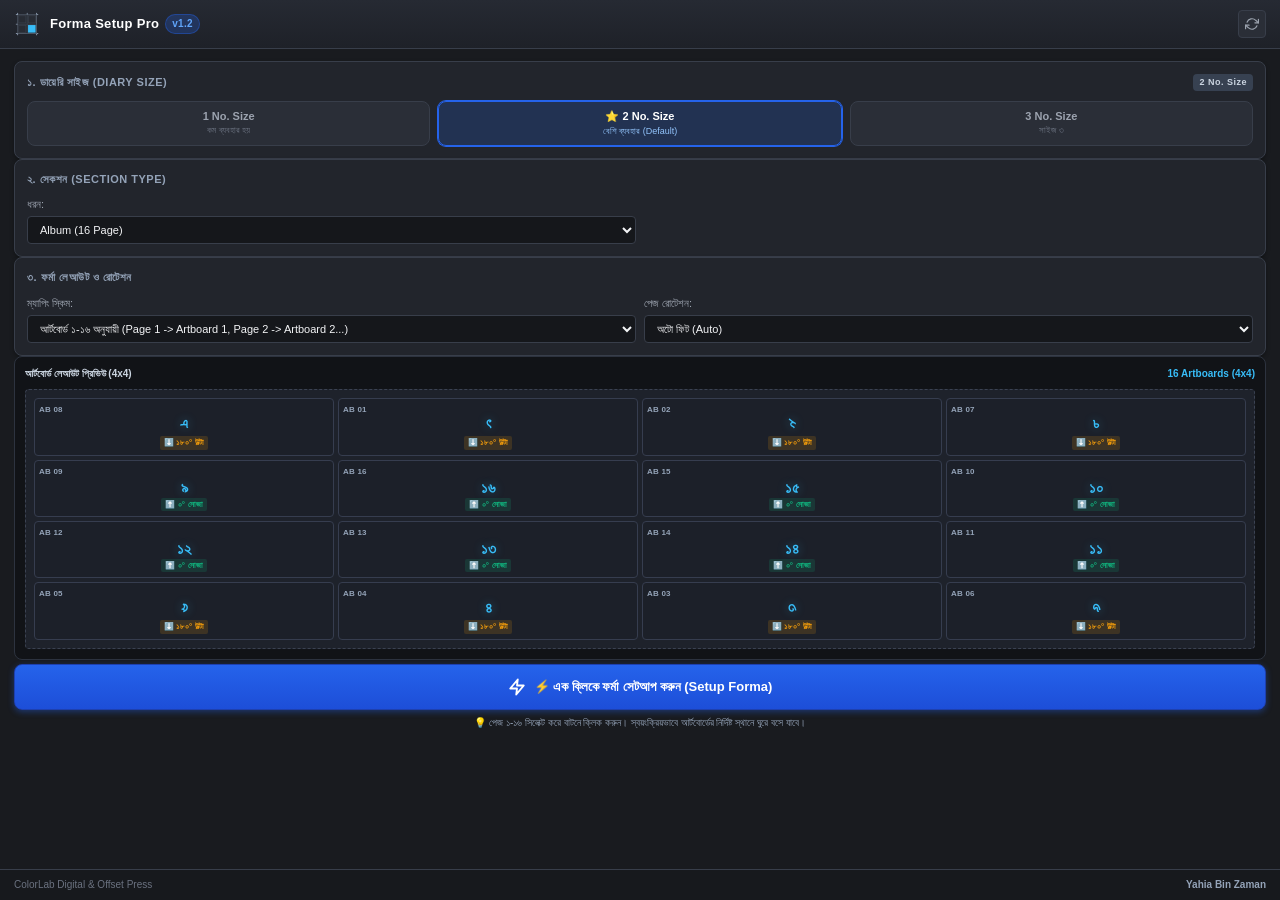
==== Forma Setup/index.html @ 5d6bac6a "feat(forma-setup): fix 16-page offset imposition rotation and slot mapping - Fixed 16-page plate imp" ====
<!DOCTYPE html>
<html lang="bn">
<head>
  <meta charset="UTF-8">
  <meta name="viewport" content="width=device-width, initial-scale=1.0">
  <title>ColorLab Forma Setup Pro</title>
  <link rel="stylesheet" href="css/style.css">
</head>
<body>
  <!-- Header -->
  <header class="app-header">
    <div class="brand-wrapper">
      <img src="icons/icon-48.png" alt="Logo" class="brand-icon">
      <div class="brand-title">
        <span>Forma Setup Pro</span>
        <span class="version-badge">v1.2</span>
      </div>
    </div>
    <div class="header-actions">
      <button id="btnRefreshDocs" class="icon-btn" title="Refresh">
        <svg width="14" height="14" viewBox="0 0 24 24" fill="none" stroke="currentColor" stroke-width="2" stroke-linecap="round" stroke-linejoin="round">
          <polyline points="23 4 23 10 17 10"></polyline>
          <polyline points="1 20 1 14 7 14"></polyline>
          <path d="M3.51 9a9 9 0 0 1 14.85-3.36L23 10M1 14l4.64 4.36A9 9 0 0 0 20.49 15"></path>
        </svg>
      </button>
    </div>
  </header>

  <!-- Main Content (Single Clean View) -->
  <main class="tab-content">

    <!-- Status Banner -->
    <div id="statusBanner" class="status-banner">
      <span id="statusIcon">ℹ️</span>
      <span id="statusText">Ready</span>
    </div>

    <!-- 1. Diary Size Selection (3 Presets) -->
    <div class="card">
      <div class="card-title">
        <span>১. ডায়েরি সাইজ (Diary Size)</span>
        <span class="badge" id="badgeDiarySize">2 No. Size</span>
      </div>
      <div class="size-btn-group">
        <button type="button" class="btn-size-preset" data-size="size1">
          <span class="size-title">1 No. Size</span>
          <span class="size-desc">কম ব্যবহার হয়</span>
        </button>
        <button type="button" class="btn-size-preset active" data-size="size2">
          <span class="size-title">⭐ 2 No. Size</span>
          <span class="size-desc">বেশি ব্যবহার (Default)</span>
        </button>
        <button type="button" class="btn-size-preset" data-size="size3">
          <span class="size-title">3 No. Size</span>
          <span class="size-desc">সাইজ ৩</span>
        </button>
      </div>
    </div>

    <!-- 2. Section Type -->
    <div class="card">
      <div class="card-title">
        <span>২. সেকশন (Section Type)</span>
      </div>
      <div class="form-row">
        <div class="form-group" style="flex: 1;">
          <label for="selSectionType">ধরন:</label>
          <select id="selSectionType">
            <option value="album_16" selected>Album (16 Page)</option>
            <option value="note_16">Note (16 Page)</option>
            <option value="inner_32">Inner (32 Page - 2 Formas)</option>
            <option value="inner_48">Inner (48 Page - 3 Formas)</option>
            <option value="album_8">Album (8 Page)</option>
          </select>
        </div>
        <div id="batchGroup" class="form-group" style="flex: 1; display: none;">
          <label for="selFormaBatch">ব্যাচ (Forma Batch):</label>
          <select id="selFormaBatch">
            <option value="1" selected>Forma 1 (Pages 1 - 16)</option>
            <option value="2">Forma 2 (Pages 17 - 32)</option>
            <option value="3">Forma 3 (Pages 33 - 48)</option>
          </select>
        </div>
      </div>
    </div>

    <!-- 3. Forma Layout & Orientation -->
    <div class="card">
      <div class="card-title">
        <span>৩. ফর্মা লেআউট ও রোটেশন</span>
      </div>
      <div class="form-row">
        <div class="form-group" style="flex: 1.8;">
          <label for="selMappingScheme">ম্যাপিং স্কিম:</label>
          <select id="selMappingScheme">
            <option value="scheme_artboard_match" selected>আর্টবোর্ড ১-১৬ অনুযায়ী (Page 1 -> Artboard 1, Page 2 -> Artboard 2...)</option>
            <option value="scheme_forma01">ফর্মা ০১ (Standard) — ০১ নং ঘর = পেজ ৮ | ০৫ নং ঘর = পেজ ১</option>
            <option value="scheme_work_turn">ওয়ার্ক অ্যান্ড টার্ন (Album Fast) — ০১ নং ঘর = পেজ ৫</option>
          </select>
        </div>
        <div class="form-group" style="flex: 1.2;">
          <label for="selOrientationMode">পেজ রোটেশন:</label>
          <select id="selOrientationMode">
            <option value="auto" selected>অটো ফিট (Auto)</option>
            <option value="rotate_90">৯০° ঘুরানো (Landscape)</option>
            <option value="upright_0">সোজা (Portrait)</option>
          </select>
        </div>
      </div>
    </div>

    <!-- 4. Interactive Diagram Preview -->
    <div class="diagram-container">
      <div class="diagram-header">
        <span style="font-weight: 600; color: #cbd5e1;">আর্টবোর্ড লেআউট প্রিভিউ (4x4)</span>
        <span id="diagramInfo" style="color: #38bdf8; font-weight: 600;">16 Artboards</span>
      </div>
      <div id="impositionGridPreview" class="imposition-grid-preview" style="grid-template-columns: repeat(4, 1fr);">
        <!-- Populated by JS -->
      </div>
    </div>

    <!-- Submit Button -->
    <button id="btnRunImposition" class="btn-primary" style="padding: 13px 14px; font-size: 13px; margin-top: 4px;">
      <svg width="18" height="18" viewBox="0 0 24 24" fill="none" stroke="currentColor" stroke-width="2.5" stroke-linecap="round" stroke-linejoin="round">
        <polygon points="13 2 3 14 12 14 11 22 21 10 12 10 13 2"></polygon>
      </svg>
      <span>⚡ এক ক্লিকে ফর্মা সেটআপ করুন (Setup Forma)</span>
    </button>

    <div style="font-size: 10px; color: #94a3b8; text-align: center; margin-top: 6px;">
      💡 পেজ ১-১৬ সিলেক্ট করে বাটনে ক্লিক করুন। স্বয়ংক্রিয়ভাবে আর্টবোর্ডের নির্দিষ্ট স্থানে ঘুরে বসে যাবে।
    </div>

  </main>

  <!-- Footer -->
  <footer class="app-footer">
    <span>ColorLab Digital & Offset Press</span>
    <span class="author-tag">Yahia Bin Zaman</span>
  </footer>

  <script src="js/CSInterface.js"></script>
  <script src="js/main.js"></script>
</body>
</html>
---- Forma Setup/css/style.css ----
/* ColorLab Forma Setup Pro - Modern Dark UI */
:root {
  --bg-primary: #191b1f;
  --bg-secondary: #22252c;
  --bg-tertiary: #2a2e37;
  --bg-input: #15171b;
  --border-color: #383e4a;
  --border-focus: #3b82f6;
  --accent-blue: #2563eb;
  --accent-hover: #1d4ed8;
  --accent-cyan: #06b6d4;
  --accent-green: #10b981;
  --accent-orange: #f59e0b;
  --accent-red: #ef4444;
  --text-main: #f3f4f6;
  --text-muted: #9ca3af;
  --text-dim: #6b7280;
  --radius-sm: 4px;
  --radius-md: 8px;
  --radius-lg: 12px;
  --shadow-sm: 0 2px 4px rgba(0, 0, 0, 0.3);
  --shadow-md: 0 4px 12px rgba(0, 0, 0, 0.4);
}

* {
  box-sizing: border-box;
  margin: 0;
  padding: 0;
  user-select: none;
  font-family: -apple-system, BlinkMacSystemFont, "Segoe UI", Roboto, Helvetica, Arial, sans-serif;
  -webkit-font-smoothing: antialiased;
}

body {
  background-color: var(--bg-primary);
  color: var(--text-main);
  font-size: 12px;
  line-height: 1.4;
  overflow-x: hidden;
  display: flex;
  flex-direction: column;
  height: 100vh;
}

/* App Header */
.app-header {
  background: linear-gradient(180deg, #262a33 0%, #1e2128 100%);
  padding: 10px 14px;
  border-bottom: 1px solid var(--border-color);
  display: flex;
  align-items: center;
  justify-content: space-between;
}

.brand-wrapper {
  display: flex;
  align-items: center;
  gap: 10px;
}

.brand-icon {
  width: 26px;
  height: 26px;
  border-radius: var(--radius-sm);
}

.brand-title {
  font-size: 13px;
  font-weight: 700;
  letter-spacing: 0.3px;
  color: #fff;
  display: flex;
  align-items: center;
  gap: 6px;
}

.version-badge {
  font-size: 10px;
  background: rgba(37, 99, 235, 0.25);
  color: #60a5fa;
  padding: 2px 6px;
  border-radius: 10px;
  font-weight: 600;
  border: 1px solid rgba(37, 99, 235, 0.4);
}

.header-actions {
  display: flex;
  gap: 6px;
}

.icon-btn {
  background: var(--bg-tertiary);
  border: 1px solid var(--border-color);
  color: var(--text-muted);
  width: 28px;
  height: 28px;
  border-radius: var(--radius-sm);
  display: flex;
  align-items: center;
  justify-content: center;
  cursor: pointer;
  transition: all 0.15s ease;
}

.icon-btn:hover {
  background: var(--border-color);
  color: #fff;
  border-color: #4b5563;
}

/* Navigation Tabs */
.nav-tabs {
  display: flex;
  background-color: #17191d;
  border-bottom: 1px solid var(--border-color);
  overflow-x: auto;
  scrollbar-width: none;
}

.nav-tabs::-webkit-scrollbar {
  display: none;
}

.tab-btn {
  flex: 1;
  min-width: 90px;
  padding: 8px 6px;
  background: transparent;
  border: none;
  border-bottom: 2px solid transparent;
  color: var(--text-muted);
  font-size: 11px;
  font-weight: 600;
  text-align: center;
  cursor: pointer;
  transition: all 0.15s ease;
  white-space: nowrap;
}

.tab-btn:hover {
  color: var(--text-main);
  background: rgba(255, 255, 255, 0.03);
}

.tab-btn.active {
  color: #60a5fa;
  border-bottom-color: var(--accent-blue);
  background: rgba(37, 99, 235, 0.08);
}

/* Tab Panels Content */
.tab-content {
  flex: 1;
  overflow-y: auto;
  padding: 12px 14px;
}

.tab-pane {
  display: none;
  flex-direction: column;
  gap: 12px;
}

.tab-pane.active {
  display: flex;
}

/* Size Preset Buttons */
.size-btn-group {
  display: flex;
  gap: 8px;
  width: 100%;
}

.btn-size-preset {
  flex: 1;
  background: var(--bg-tertiary);
  border: 1px solid var(--border-color);
  border-radius: var(--radius-md);
  padding: 8px 6px;
  display: flex;
  flex-direction: column;
  align-items: center;
  justify-content: center;
  gap: 3px;
  cursor: pointer;
  transition: all 0.15s ease;
  color: var(--text-muted);
}

.btn-size-preset:hover {
  background: #333842;
  border-color: #4b5563;
  color: #fff;
}

.btn-size-preset.active {
  background: rgba(37, 99, 235, 0.2);
  border-color: var(--accent-blue);
  color: #60a5fa;
  box-shadow: 0 0 0 1px var(--accent-blue);
}

.btn-size-preset .size-title {
  font-size: 11px;
  font-weight: 700;
}

.btn-size-preset.active .size-title {
  color: #fff;
}

.btn-size-preset .size-desc {
  font-size: 9px;
  color: var(--text-dim);
}

.btn-size-preset.active .size-desc {
  color: #93c5fd;
}

/* Card / Section Box */
.card {
  background: var(--bg-secondary);
  border: 1px solid var(--border-color);
  border-radius: var(--radius-md);
  padding: 12px;
  display: flex;
  flex-direction: column;
  gap: 10px;
  box-shadow: var(--shadow-sm);
}

.card-title {
  font-size: 11px;
  font-weight: 700;
  text-transform: uppercase;
  letter-spacing: 0.5px;
  color: #94a3b8;
  display: flex;
  align-items: center;
  justify-content: space-between;
}

.card-title span.badge {
  font-size: 9px;
  background: #374151;
  color: #cbd5e1;
  padding: 2px 6px;
  border-radius: 4px;
  text-transform: none;
}

/* Form Controls */
.form-group {
  display: flex;
  flex-direction: column;
  gap: 4px;
}

.form-row {
  display: grid;
  grid-template-columns: 1fr 1fr;
  gap: 8px;
}

.form-row-3 {
  display: grid;
  grid-template-columns: 1fr 1fr 1fr;
  gap: 6px;
}

label {
  font-size: 11px;
  font-weight: 500;
  color: var(--text-muted);
}

select, input[type="text"], input[type="number"] {
  background: var(--bg-input);
  border: 1px solid var(--border-color);
  color: var(--text-main);
  padding: 6px 8px;
  border-radius: var(--radius-sm);
  font-size: 11px;
  outline: none;
  transition: border-color 0.15s ease;
  width: 100%;
}

select:focus, input[type="text"]:focus, input[type="number"]:focus {
  border-color: var(--border-focus);
}

/* Radio button & Checkbox groups */
.radio-tile-group {
  display: flex;
  flex-direction: column;
  gap: 6px;
}

.radio-tile {
  display: flex;
  align-items: flex-start;
  gap: 8px;
  background: var(--bg-tertiary);
  border: 1px solid var(--border-color);
  padding: 8px 10px;
  border-radius: var(--radius-sm);
  cursor: pointer;
  transition: all 0.15s ease;
}

.radio-tile:hover {
  background: #333842;
  border-color: #4b5563;
}

.radio-tile input[type="radio"] {
  margin-top: 2px;
  accent-color: var(--accent-blue);
}

.radio-tile-text {
  display: flex;
  flex-direction: column;
  gap: 2px;
}

.radio-tile-title {
  font-size: 11px;
  font-weight: 600;
  color: #f3f4f6;
}

.radio-tile-desc {
  font-size: 10px;
  color: var(--text-dim);
}

.checkbox-tile {
  display: flex;
  align-items: center;
  gap: 8px;
  cursor: pointer;
  font-size: 11px;
  color: var(--text-main);
}

.checkbox-tile input[type="checkbox"] {
  accent-color: var(--accent-blue);
  width: 14px;
  height: 14px;
}

/* Live Imposition Diagram Preview */
.diagram-container {
  background: #111317;
  border: 1px solid #2d333f;
  border-radius: var(--radius-md);
  padding: 10px;
  display: flex;
  flex-direction: column;
  gap: 8px;
}

.diagram-header {
  display: flex;
  align-items: center;
  justify-content: space-between;
  font-size: 10px;
  color: var(--text-muted);
}

.imposition-grid-preview {
  display: grid;
  gap: 4px;
  background: #1e222b;
  padding: 8px;
  border-radius: var(--radius-sm);
  border: 1px dashed #3b4252;
  min-height: 120px;
}

.grid-cell {
  background: #1c2029;
  border: 1px solid #363d4f;
  border-radius: 4px;
  display: flex;
  flex-direction: column;
  align-items: center;
  justify-content: space-between;
  padding: 5px 4px;
  position: relative;
  min-height: 52px;
  transition: all 0.15s ease;
}

.grid-cell:hover {
  background: #252b38;
  border-color: #38bdf8;
}

.grid-cell .cell-ab-target {
  font-size: 8px;
  font-weight: 600;
  color: #94a3b8;
  align-self: flex-start;
  letter-spacing: 0.2px;
}

.grid-cell .cell-page-num {
  font-size: 15px;
  font-weight: 800;
  color: #38bdf8;
  text-shadow: 0 0 10px rgba(56, 189, 248, 0.4);
  line-height: 1;
  margin: 3px 0;
}

.grid-cell .cell-rot-arrow {
  font-size: 8px;
  font-weight: 700;
  border-radius: 2px;
  padding: 1px 4px;
  letter-spacing: 0.2px;
}

.cell-rot-up {
  color: #10b981;
  background: rgba(16, 185, 129, 0.15);
}

.cell-rot-down {
  color: #f59e0b;
  background: rgba(245, 158, 11, 0.15);
}

/* Buttons */
.btn-primary {
  background: linear-gradient(180deg, #2563eb 0%, #1d4ed8 100%);
  color: #fff;
  border: 1px solid #1e40af;
  padding: 10px 14px;
  border-radius: var(--radius-md);
  font-size: 12px;
  font-weight: 700;
  cursor: pointer;
  display: flex;
  align-items: center;
  justify-content: center;
  gap: 8px;
  box-shadow: 0 2px 6px rgba(37, 99, 235, 0.4);
  transition: all 0.15s ease;
  width: 100%;
}

.btn-primary:hover {
  background: linear-gradient(180deg, #3b82f6 0%, #2563eb 100%);
  box-shadow: 0 4px 10px rgba(37, 99, 235, 0.6);
}

.btn-primary:active {
  transform: translateY(1px);
}

.btn-secondary {
  background: var(--bg-tertiary);
  color: var(--text-main);
  border: 1px solid var(--border-color);
  padding: 8px 12px;
  border-radius: var(--radius-sm);
  font-size: 11px;
  font-weight: 600;
  cursor: pointer;
  display: flex;
  align-items: center;
  justify-content: center;
  gap: 6px;
  transition: all 0.15s ease;
}

.btn-secondary:hover {
  background: #374151;
  border-color: #4b5563;
}

/* Status Alert Banner */
.status-banner {
  padding: 8px 12px;
  border-radius: var(--radius-sm);
  font-size: 11px;
  display: none;
  align-items: center;
  gap: 8px;
  animation: fadeIn 0.2s ease-in;
}

.status-banner.show {
  display: flex;
}

.status-success {
  background: rgba(16, 185, 129, 0.15);
  border: 1px solid rgba(16, 185, 129, 0.4);
  color: #34d399;
}

.status-error {
  background: rgba(239, 68, 68, 0.15);
  border: 1px solid rgba(239, 68, 68, 0.4);
  color: #f87171;
}

.status-info {
  background: rgba(59, 130, 246, 0.15);
  border: 1px solid rgba(59, 130, 246, 0.4);
  color: #60a5fa;
}

/* App Footer */
.app-footer {
  background: #17191d;
  border-top: 1px solid var(--border-color);
  padding: 8px 14px;
  display: flex;
  align-items: center;
  justify-content: space-between;
  font-size: 10px;
  color: var(--text-dim);
}

.author-tag {
  color: #94a3b8;
  font-weight: 600;
}

/* Animations */
@keyframes fadeIn {
  from { opacity: 0; transform: translateY(-4px); }
  to { opacity: 1; transform: translateY(0); }
}

/* Custom Table for Builder */
.builder-table-wrap {
  max-height: 220px;
  overflow-y: auto;
  border: 1px solid var(--border-color);
  border-radius: var(--radius-sm);
}

.builder-table {
  width: 100%;
  border-collapse: collapse;
  font-size: 11px;
}

.builder-table th {
  background: #1e222b;
  padding: 6px;
  text-align: left;
  border-bottom: 1px solid var(--border-color);
  color: var(--text-muted);
  position: sticky;
  top: 0;
  z-index: 1;
}

.builder-table td {
  padding: 4px 6px;
  border-bottom: 1px solid #282d38;
}

.builder-table tr:hover {
  background: #252a35;
}

.builder-table input, .builder-table select {
  padding: 3px 6px;
  font-size: 10px;
}
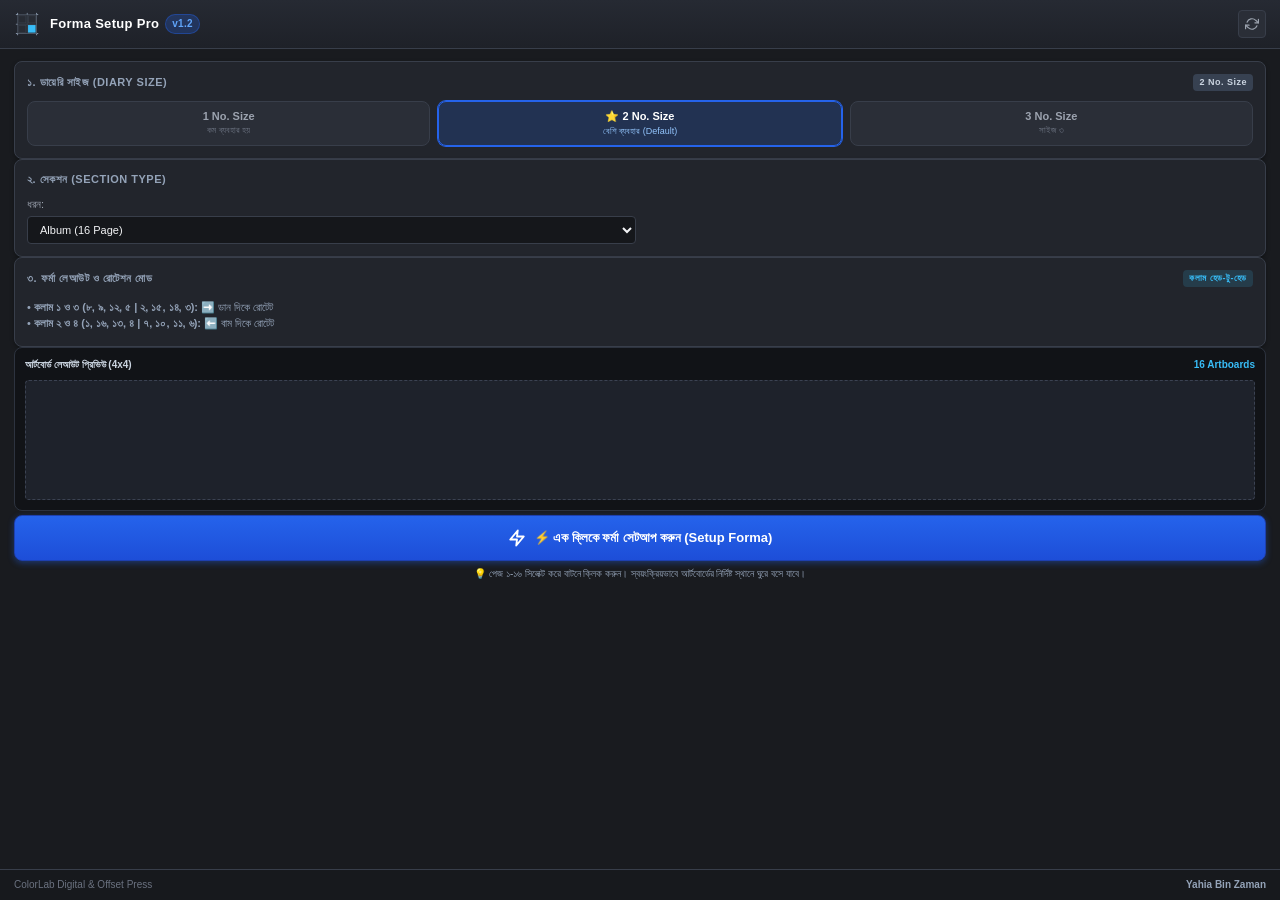
==== commit d01b0b6f: "feat(ui): update extension panel preview with column head-to-head rotation" ====
--- a/Forma Setup/index.html
+++ b/Forma Setup/index.html
@@ -85,28 +85,15 @@
       </div>
     </div>
 
-    <!-- 3. Forma Layout & Orientation -->
+    <!-- 3. Forma Layout & Orientation Info -->
     <div class="card">
       <div class="card-title">
-        <span>৩. ফর্মা লেআউট ও রোটেশন</span>
+        <span>৩. ফর্মা লেআউট ও রোটেশন মোড</span>
+        <span class="badge" style="background: rgba(56, 189, 248, 0.15); color: #38bdf8;">কলাম হেড-টু-হেড</span>
       </div>
-      <div class="form-row">
-        <div class="form-group" style="flex: 1.8;">
-          <label for="selMappingScheme">ম্যাপিং স্কিম:</label>
-          <select id="selMappingScheme">
-            <option value="scheme_artboard_match" selected>আর্টবোর্ড ১-১৬ অনুযায়ী (Page 1 -> Artboard 1, Page 2 -> Artboard 2...)</option>
-            <option value="scheme_forma01">ফর্মা ০১ (Standard) — ০১ নং ঘর = পেজ ৮ | ০৫ নং ঘর = পেজ ১</option>
-            <option value="scheme_work_turn">ওয়ার্ক অ্যান্ড টার্ন (Album Fast) — ০১ নং ঘর = পেজ ৫</option>
-          </select>
-        </div>
-        <div class="form-group" style="flex: 1.2;">
-          <label for="selOrientationMode">পেজ রোটেশন:</label>
-          <select id="selOrientationMode">
-            <option value="auto" selected>অটো ফিট (Auto)</option>
-            <option value="rotate_90">৯০° ঘুরানো (Landscape)</option>
-            <option value="upright_0">সোজা (Portrait)</option>
-          </select>
-        </div>
+      <div style="font-size: 11px; color: #94a3b8; line-height: 1.5; padding: 2px 0;">
+        <div>• <b>কলাম ১ ও ৩ (৮, ৯, ১২, ৫ | ২, ১৫, ১৪, ৩):</b> ➡️ ডান দিকে রোটেট</div>
+        <div>• <b>কলাম ২ ও ৪ (১, ১৬, ১৩, ৪ | ৭, ১০, ১১, ৬):</b> ⬅️ বাম দিকে রোটেট</div>
       </div>
     </div>
 
--- a/Forma Setup/css/style.css
+++ b/Forma Setup/css/style.css
@@ -427,12 +427,12 @@
   letter-spacing: 0.2px;
 }
 
-.cell-rot-up {
-  color: #10b981;
-  background: rgba(16, 185, 129, 0.15);
-}
-
-.cell-rot-down {
+.cell-rot-up, .cell-rot-right {
+  color: #38bdf8;
+  background: rgba(56, 189, 248, 0.15);
+}
+
+.cell-rot-down, .cell-rot-left {
   color: #f59e0b;
   background: rgba(245, 158, 11, 0.15);
 }
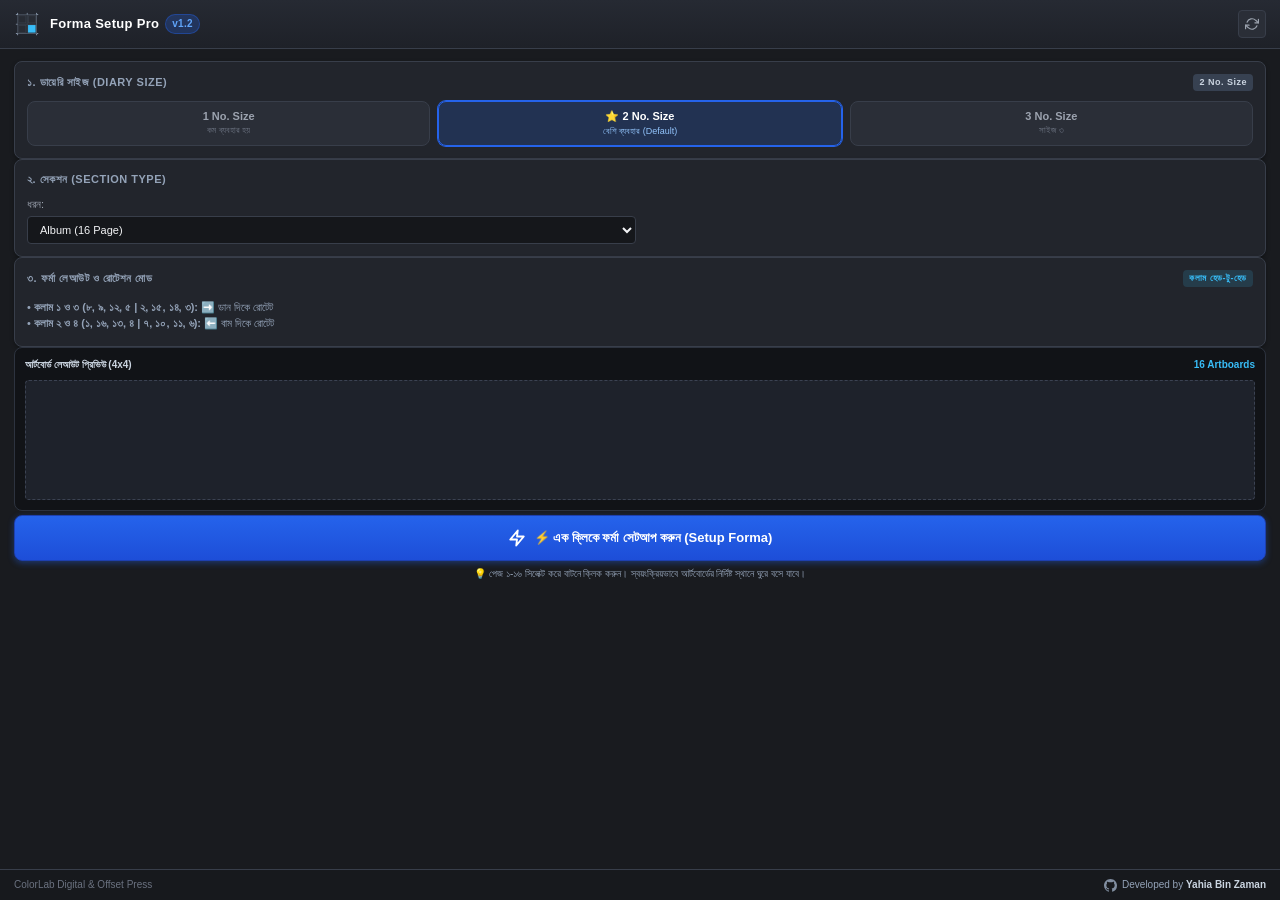
==== commit 778656f4: "feat(footer): add github icon and profile link for Developed by Yahia Bin Zaman" ====
--- a/Forma Setup/index.html
+++ b/Forma Setup/index.html
@@ -125,7 +125,12 @@
   <!-- Footer -->
   <footer class="app-footer">
     <span>ColorLab Digital & Offset Press</span>
-    <span class="author-tag">Yahia Bin Zaman</span>
+    <a href="https://github.com/yahiabinzaman" id="authorGithubLink" class="author-link" title="Open GitHub Profile">
+      <svg class="github-icon" width="13" height="13" viewBox="0 0 24 24" fill="currentColor">
+        <path d="M12 0C5.37 0 0 5.37 0 12c0 5.31 3.435 9.795 8.205 11.385.6.105.825-.255.825-.57 0-.285-.015-1.23-.015-2.235-3.015.555-3.795-.735-4.035-1.41-.135-.345-.72-1.41-1.23-1.695-.42-.225-1.02-.78-.015-.795.945-.015 1.62.87 1.845 1.23 1.08 1.815 2.805 1.305 3.495.99.105-.78.42-1.305.765-1.605-2.67-.3-5.46-1.335-5.46-5.925 0-1.305.465-2.385 1.23-3.225-.12-.3-.54-1.53.12-3.18 0 0 1.005-.315 3.3 1.23.96-.27 1.98-.405 3-.405s2.04.135 3 .405c2.295-1.56 3.3-1.23 3.3-1.23.66 1.65.24 2.88.12 3.18.765.84 1.23 1.905 1.23 3.225 0 4.605-2.805 5.625-5.475 5.925.435.375.81 1.095.81 2.22 0 1.605-.015 2.895-.015 3.3 0 .315.225.69.825.57A12.02 12.02 0 0024 12c0-6.63-5.37-12-12-12z"/>
+      </svg>
+      <span>Developed by <b>Yahia Bin Zaman</b></span>
+    </a>
   </footer>
 
   <script src="js/CSInterface.js"></script>
--- a/Forma Setup/css/style.css
+++ b/Forma Setup/css/style.css
@@ -531,9 +531,34 @@
   color: var(--text-dim);
 }
 
-.author-tag {
+.author-link {
+  display: inline-flex;
+  align-items: center;
+  gap: 5px;
   color: #94a3b8;
+  text-decoration: none;
+  font-weight: 500;
+  transition: all 0.2s ease;
+  cursor: pointer;
+}
+
+.author-link:hover {
+  color: #38bdf8;
+}
+
+.author-link .github-icon {
+  fill: currentColor;
+  opacity: 0.85;
+  vertical-align: middle;
+}
+
+.author-link b {
+  color: #cbd5e1;
   font-weight: 600;
+}
+
+.author-link:hover b {
+  color: #38bdf8;
 }
 
 /* Animations */
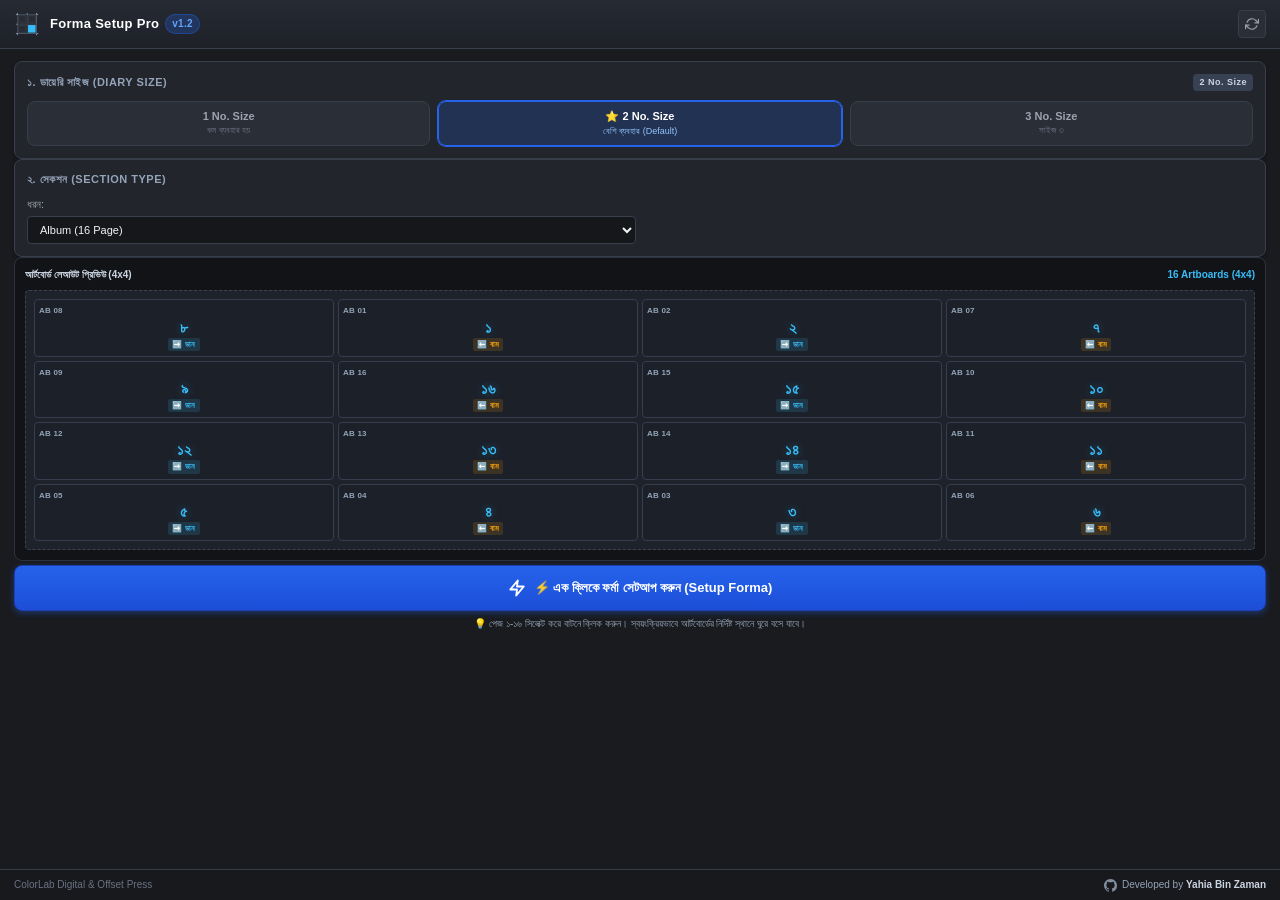
==== commit 136059dd: "Fix 4x4 imposition preview rendering, remove Section 3, and add external GitHub footer link" ====
--- a/Forma Setup/index.html
+++ b/Forma Setup/index.html
@@ -85,19 +85,7 @@
       </div>
     </div>
 
-    <!-- 3. Forma Layout & Orientation Info -->
-    <div class="card">
-      <div class="card-title">
-        <span>৩. ফর্মা লেআউট ও রোটেশন মোড</span>
-        <span class="badge" style="background: rgba(56, 189, 248, 0.15); color: #38bdf8;">কলাম হেড-টু-হেড</span>
-      </div>
-      <div style="font-size: 11px; color: #94a3b8; line-height: 1.5; padding: 2px 0;">
-        <div>• <b>কলাম ১ ও ৩ (৮, ৯, ১২, ৫ | ২, ১৫, ১৪, ৩):</b> ➡️ ডান দিকে রোটেট</div>
-        <div>• <b>কলাম ২ ও ৪ (১, ১৬, ১৩, ৪ | ৭, ১০, ১১, ৬):</b> ⬅️ বাম দিকে রোটেট</div>
-      </div>
-    </div>
-
-    <!-- 4. Interactive Diagram Preview -->
+    <!-- 3. Interactive Diagram Preview -->
     <div class="diagram-container">
       <div class="diagram-header">
         <span style="font-weight: 600; color: #cbd5e1;">আর্টবোর্ড লেআউট প্রিভিউ (4x4)</span>
@@ -125,7 +113,7 @@
   <!-- Footer -->
   <footer class="app-footer">
     <span>ColorLab Digital & Offset Press</span>
-    <a href="https://github.com/yahiabinzaman" id="authorGithubLink" class="author-link" title="Open GitHub Profile">
+    <a href="javascript:void(0)" id="authorGithubLink" data-url="https://github.com/yahiabinzaman" class="author-link" title="Open GitHub Profile">
       <svg class="github-icon" width="13" height="13" viewBox="0 0 24 24" fill="currentColor">
         <path d="M12 0C5.37 0 0 5.37 0 12c0 5.31 3.435 9.795 8.205 11.385.6.105.825-.255.825-.57 0-.285-.015-1.23-.015-2.235-3.015.555-3.795-.735-4.035-1.41-.135-.345-.72-1.41-1.23-1.695-.42-.225-1.02-.78-.015-.795.945-.015 1.62.87 1.845 1.23 1.08 1.815 2.805 1.305 3.495.99.105-.78.42-1.305.765-1.605-2.67-.3-5.46-1.335-5.46-5.925 0-1.305.465-2.385 1.23-3.225-.12-.3-.54-1.53.12-3.18 0 0 1.005-.315 3.3 1.23.96-.27 1.98-.405 3-.405s2.04.135 3 .405c2.295-1.56 3.3-1.23 3.3-1.23.66 1.65.24 2.88.12 3.18.765.84 1.23 1.905 1.23 3.225 0 4.605-2.805 5.625-5.475 5.925.435.375.81 1.095.81 2.22 0 1.605-.015 2.895-.015 3.3 0 .315.225.69.825.57A12.02 12.02 0 0024 12c0-6.63-5.37-12-12-12z"/>
       </svg>
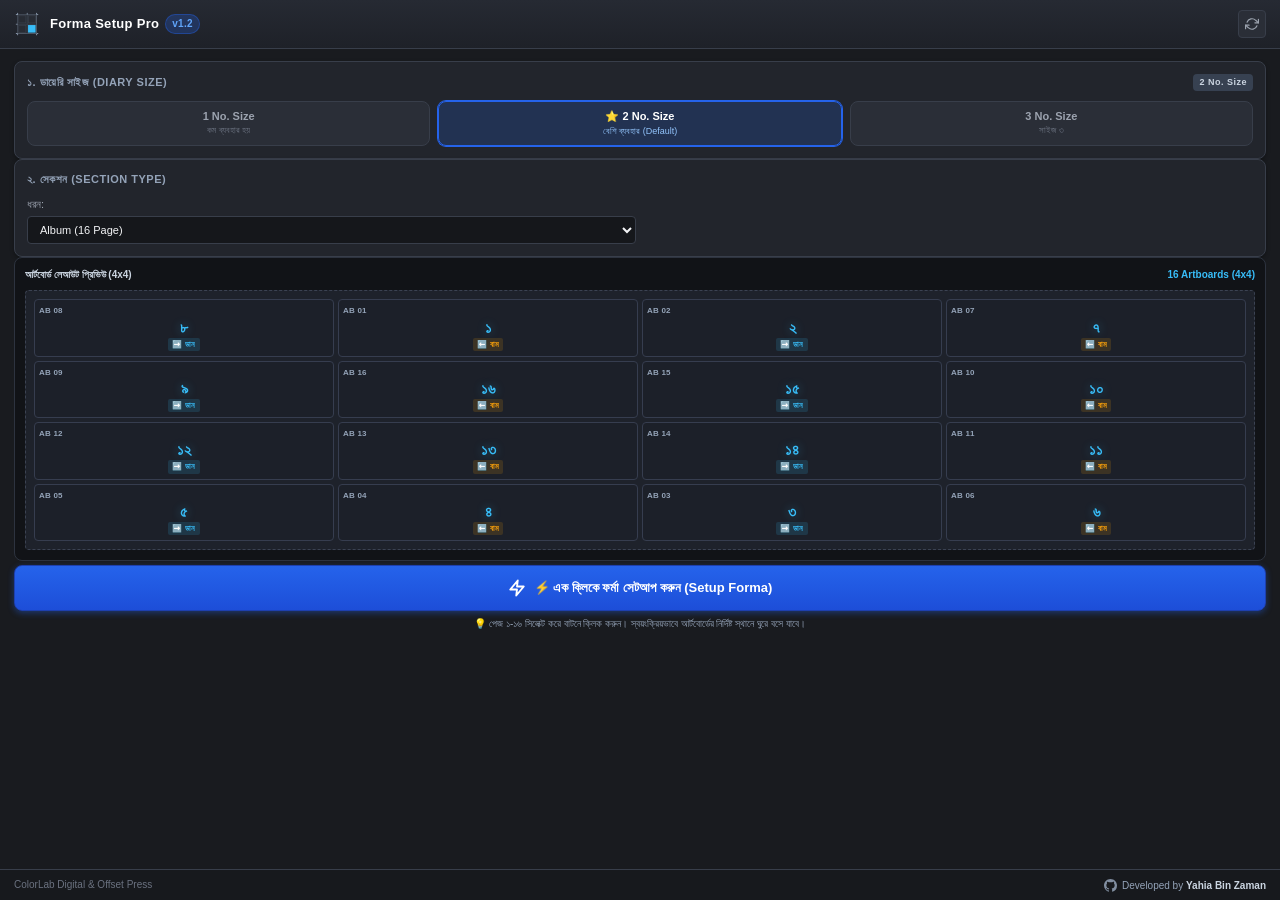
==== commit 89f77bc1: "Fix GitHub link to open exclusively in external system browser without navigating panel" ====
--- a/Forma Setup/index.html
+++ b/Forma Setup/index.html
@@ -113,12 +113,12 @@
   <!-- Footer -->
   <footer class="app-footer">
     <span>ColorLab Digital & Offset Press</span>
-    <a href="javascript:void(0)" id="authorGithubLink" data-url="https://github.com/yahiabinzaman" class="author-link" title="Open GitHub Profile">
+    <button type="button" id="authorGithubLink" data-url="https://github.com/yahiabinzaman" class="author-link" title="Open GitHub Profile">
       <svg class="github-icon" width="13" height="13" viewBox="0 0 24 24" fill="currentColor">
         <path d="M12 0C5.37 0 0 5.37 0 12c0 5.31 3.435 9.795 8.205 11.385.6.105.825-.255.825-.57 0-.285-.015-1.23-.015-2.235-3.015.555-3.795-.735-4.035-1.41-.135-.345-.72-1.41-1.23-1.695-.42-.225-1.02-.78-.015-.795.945-.015 1.62.87 1.845 1.23 1.08 1.815 2.805 1.305 3.495.99.105-.78.42-1.305.765-1.605-2.67-.3-5.46-1.335-5.46-5.925 0-1.305.465-2.385 1.23-3.225-.12-.3-.54-1.53.12-3.18 0 0 1.005-.315 3.3 1.23.96-.27 1.98-.405 3-.405s2.04.135 3 .405c2.295-1.56 3.3-1.23 3.3-1.23.66 1.65.24 2.88.12 3.18.765.84 1.23 1.905 1.23 3.225 0 4.605-2.805 5.625-5.475 5.925.435.375.81 1.095.81 2.22 0 1.605-.015 2.895-.015 3.3 0 .315.225.69.825.57A12.02 12.02 0 0024 12c0-6.63-5.37-12-12-12z"/>
       </svg>
       <span>Developed by <b>Yahia Bin Zaman</b></span>
-    </a>
+    </button>
   </footer>
 
   <script src="js/CSInterface.js"></script>
--- a/Forma Setup/css/style.css
+++ b/Forma Setup/css/style.css
@@ -535,11 +535,18 @@
   display: inline-flex;
   align-items: center;
   gap: 5px;
+  background: transparent;
+  border: none;
+  padding: 0;
+  margin: 0;
+  font-family: inherit;
+  font-size: 10px;
   color: #94a3b8;
   text-decoration: none;
   font-weight: 500;
   transition: all 0.2s ease;
   cursor: pointer;
+  outline: none;
 }
 
 .author-link:hover {
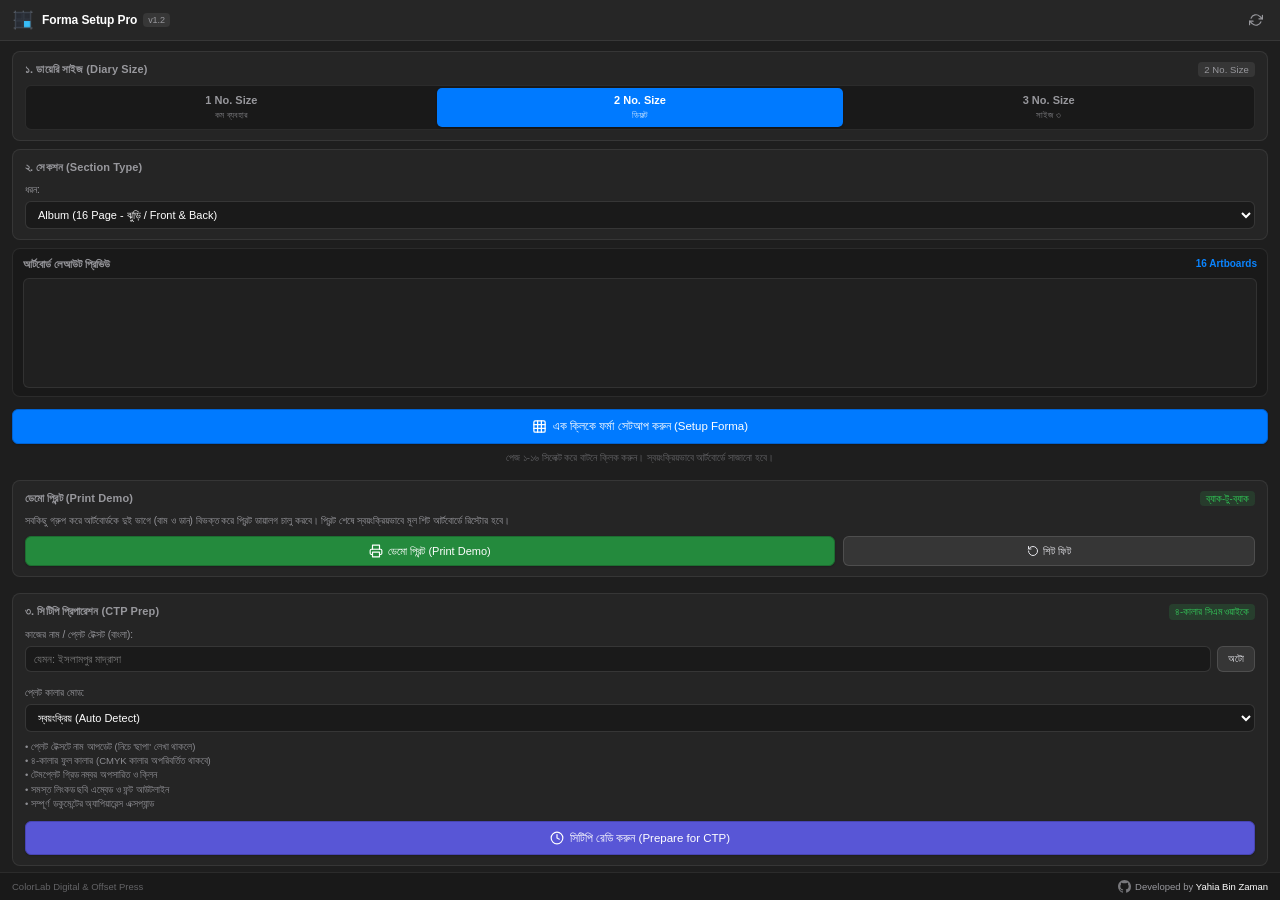
==== commit b5e95aac: "feat: Add Card Numbering Pro & Replace QR Codes, fix 3-tab browser bug, and audit extension - Tab 10" ====
--- a/Forma Setup/index.html
+++ b/Forma Setup/index.html
@@ -32,7 +32,7 @@
 
     <!-- Status Banner -->
     <div id="statusBanner" class="status-banner">
-      <span id="statusIcon">ℹ️</span>
+      <span id="statusIcon" class="status-dot"></span>
       <span id="statusText">Ready</span>
     </div>
 
@@ -45,11 +45,11 @@
       <div class="size-btn-group">
         <button type="button" class="btn-size-preset" data-size="size1">
           <span class="size-title">1 No. Size</span>
-          <span class="size-desc">কম ব্যবহার হয়</span>
+          <span class="size-desc">কম ব্যবহার</span>
         </button>
         <button type="button" class="btn-size-preset active" data-size="size2">
-          <span class="size-title">⭐ 2 No. Size</span>
-          <span class="size-desc">বেশি ব্যবহার (Default)</span>
+          <span class="size-title">2 No. Size</span>
+          <span class="size-desc">ডিফল্ট</span>
         </button>
         <button type="button" class="btn-size-preset" data-size="size3">
           <span class="size-title">3 No. Size</span>
@@ -67,8 +67,9 @@
         <div class="form-group" style="flex: 1;">
           <label for="selSectionType">ধরন:</label>
           <select id="selSectionType">
-            <option value="album_16" selected>Album (16 Page)</option>
+            <option value="inner_16">Inner (16 Page)</option>
             <option value="note_16">Note (16 Page)</option>
+            <option value="album_16" selected>Album (16 Page - ঝুড়ি / Front & Back)</option>
             <option value="inner_32">Inner (32 Page - 2 Formas)</option>
             <option value="inner_48">Inner (48 Page - 3 Formas)</option>
             <option value="album_8">Album (8 Page)</option>
@@ -88,24 +89,99 @@
     <!-- 3. Interactive Diagram Preview -->
     <div class="diagram-container">
       <div class="diagram-header">
-        <span style="font-weight: 600; color: #cbd5e1;">আর্টবোর্ড লেআউট প্রিভিউ (4x4)</span>
-        <span id="diagramInfo" style="color: #38bdf8; font-weight: 600;">16 Artboards</span>
+        <span id="diagramTitle" class="diagram-title">আর্টবোর্ড লেআউট প্রিভিউ</span>
+        <span id="diagramInfo" class="diagram-info">16 Artboards</span>
       </div>
       <div id="impositionGridPreview" class="imposition-grid-preview" style="grid-template-columns: repeat(4, 1fr);">
         <!-- Populated by JS -->
       </div>
     </div>
 
-    <!-- Submit Button -->
-    <button id="btnRunImposition" class="btn-primary" style="padding: 13px 14px; font-size: 13px; margin-top: 4px;">
-      <svg width="18" height="18" viewBox="0 0 24 24" fill="none" stroke="currentColor" stroke-width="2.5" stroke-linecap="round" stroke-linejoin="round">
-        <polygon points="13 2 3 14 12 14 11 22 21 10 12 10 13 2"></polygon>
+    <!-- Setup Forma Button -->
+    <button id="btnRunImposition" class="btn-primary" style="margin-top: 4px;">
+      <svg width="15" height="15" viewBox="0 0 24 24" fill="none" stroke="currentColor" stroke-width="2" stroke-linecap="round" stroke-linejoin="round">
+        <rect x="3" y="3" width="18" height="18" rx="2" ry="2"></rect>
+        <line x1="9" y1="3" x2="9" y2="21"></line>
+        <line x1="15" y1="3" x2="15" y2="21"></line>
+        <line x1="3" y1="9" x2="21" y2="9"></line>
+        <line x1="3" y1="15" x2="21" y2="15"></line>
       </svg>
-      <span>⚡ এক ক্লিকে ফর্মা সেটআপ করুন (Setup Forma)</span>
+      <span>এক ক্লিকে ফর্মা সেটআপ করুন (Setup Forma)</span>
     </button>
 
-    <div style="font-size: 10px; color: #94a3b8; text-align: center; margin-top: 6px;">
-      💡 পেজ ১-১৬ সিলেক্ট করে বাটনে ক্লিক করুন। স্বয়ংক্রিয়ভাবে আর্টবোর্ডের নির্দিষ্ট স্থানে ঘুরে বসে যাবে।
+    <div class="hint-text">
+      পেজ ১-১৬ সিলেক্ট করে বাটনে ক্লিক করুন। স্বয়ংক্রিয়ভাবে আর্টবোর্ডে সাজানো হবে।
+    </div>
+
+    <!-- Print Demo (Back-to-Back Split & Print) -->
+    <div class="card" style="margin-top: 8px;">
+      <div class="card-title">
+        <span>ডেমো প্রিন্ট (Print Demo)</span>
+        <span class="badge badge-green">ব্যাক-টু-ব্যাক</span>
+      </div>
+      <div class="card-desc">
+        সবকিছু গ্রুপ করে আর্টবোর্ডকে দুই ভাগে (বাম ও ডান) বিভক্ত করে প্রিন্ট ডায়ালগ চালু করবে। প্রিন্ট শেষে স্বয়ংক্রিয়ভাবে মূল শিট আর্টবোর্ডে রিস্টোর হবে।
+      </div>
+      <div style="display: flex; gap: 8px;">
+        <button id="btnPrintDemo" class="btn-success" style="flex: 2;">
+          <svg width="14" height="14" viewBox="0 0 24 24" fill="none" stroke="currentColor" stroke-width="2" stroke-linecap="round" stroke-linejoin="round">
+            <polyline points="6 9 6 2 18 2 18 9"></polyline>
+            <path d="M6 18H4a2 2 0 0 1-2-2v-5a2 2 0 0 1 2-2h16a2 2 0 0 1 2 2v5a2 2 0 0 1-2 2h-2"></path>
+            <rect x="6" y="14" width="12" height="8"></rect>
+          </svg>
+          <span>ডেমো প্রিন্ট (Print Demo)</span>
+        </button>
+        <button id="btnRestoreSheet" class="btn-secondary" style="flex: 1;" title="আর্টবোর্ড ১ রেখে বাকিগুলো ডিলিট করে পুরো শিটে ফিট করবে">
+          <svg width="12" height="12" viewBox="0 0 24 24" fill="none" stroke="currentColor" stroke-width="2" stroke-linecap="round" stroke-linejoin="round">
+            <path d="M3 12a9 9 0 1 0 9-9 9.75 9.75 0 0 0-6.74 2.74L3 8"></path>
+            <path d="M3 3v5h5"></path>
+          </svg>
+          <span>শিট ফিট</span>
+        </button>
+      </div>
+    </div>
+
+    <!-- 4. CTP Output Prep Section -->
+    <div class="card" style="margin-top: 8px;">
+      <div class="card-title">
+        <span>৩. সিটিপি প্রিপারেশন (CTP Prep)</span>
+        <span class="badge" id="badgeCtpColorMode" style="background: rgba(52, 199, 89, 0.15); color: #34c759;">৪-কালার সিএমওয়াইকে</span>
+      </div>
+      
+      <div class="form-group">
+        <label for="txtCtpJobName">কাজের নাম / প্লেট টেক্সট (বাংলা):</label>
+        <div style="display: flex; gap: 6px;">
+          <input type="text" id="txtCtpJobName" placeholder="যেমন: ইসলামপুর মাদ্রাসা" style="flex: 1;" />
+          <button type="button" id="btnAutoJobName" class="btn-secondary" title="ডকুমেন্টের নাম (@...) থেকে বাংলা নাম স্বয়ংক্রিয়ভাবে নিন" style="padding: 6px 10px; font-size: 10px;">
+            <span>অটো</span>
+          </button>
+        </div>
+      </div>
+
+      <div class="form-group" style="margin-top: 6px;">
+        <label for="selCtpColorMode">প্লেট কালার মোড:</label>
+        <select id="selCtpColorMode">
+          <option value="auto" selected>স্বয়ংক্রিয় (Auto Detect)</option>
+          <option value="4color">৪-কালার সিএমওয়াইকে (Full CMYK)</option>
+          <option value="2color">২-কালার প্লেট (Cyan &amp; Black Only)</option>
+        </select>
+      </div>
+
+      <div class="card-desc" style="font-size: 9.5px; line-height: 1.5; color: #8e8e93;">
+        <div>• প্লেট টেক্সটে নাম আপডেট (নিচে 'ছাপা' লেখা থাকলে)</div>
+        <div id="ctpColorDescLine">• ৪-কালার ফুল কালার (CMYK কালার অপরিবর্তিত)</div>
+        <div>• টেমপ্লেট গ্রিড নম্বর অপসারিত ও ক্লিন</div>
+        <div>• সমস্ত লিংকড ছবি এম্বেড ও ফন্ট আউটলাইন</div>
+        <div>• সম্পূর্ণ ডকুমেন্টের অ্যাপিয়ারেন্স এক্সপ্যান্ড</div>
+      </div>
+
+      <button id="btnRunCtp" class="btn-primary" style="background: #5856d6; border-color: #4845b4; margin-top: 2px;">
+        <svg width="14" height="14" viewBox="0 0 24 24" fill="none" stroke="currentColor" stroke-width="2" stroke-linecap="round" stroke-linejoin="round">
+          <circle cx="12" cy="12" r="10"></circle>
+          <polyline points="12 6 12 12 16 14"></polyline>
+        </svg>
+        <span>সিটিপি রেডি করুন (Prepare for CTP)</span>
+      </button>
     </div>
 
   </main>
--- a/Forma Setup/css/style.css
+++ b/Forma Setup/css/style.css
@@ -1,25 +1,42 @@
-/* ColorLab Forma Setup Pro - Modern Dark UI */
+/**
+ * ColorLab Forma Setup Pro
+ * Apple Native macOS Dark UI Theme
+ * Designed according to Apple Human Interface Guidelines (HIG)
+ */
+
 :root {
-  --bg-primary: #191b1f;
-  --bg-secondary: #22252c;
-  --bg-tertiary: #2a2e37;
-  --bg-input: #15171b;
-  --border-color: #383e4a;
-  --border-focus: #3b82f6;
-  --accent-blue: #2563eb;
-  --accent-hover: #1d4ed8;
-  --accent-cyan: #06b6d4;
-  --accent-green: #10b981;
-  --accent-orange: #f59e0b;
-  --accent-red: #ef4444;
-  --text-main: #f3f4f6;
-  --text-muted: #9ca3af;
-  --text-dim: #6b7280;
-  --radius-sm: 4px;
-  --radius-md: 8px;
-  --radius-lg: 12px;
-  --shadow-sm: 0 2px 4px rgba(0, 0, 0, 0.3);
-  --shadow-md: 0 4px 12px rgba(0, 0, 0, 0.4);
+  --bg-window: #1e1e1e;
+  --bg-header: #262626;
+  --bg-card: #252525;
+  --bg-track: #191919;
+  --bg-cell: #2a2a2a;
+  --bg-input: #1a1a1a;
+
+  --border-subtle: rgba(255, 255, 255, 0.08);
+  --border-control: rgba(255, 255, 255, 0.12);
+  --border-active: #007aff;
+
+  --apple-blue: #007aff;
+  --apple-blue-hover: #1a88ff;
+  --apple-blue-pressed: #0062d2;
+  --apple-blue-badge: #0a84ff;
+
+  --apple-green: #248a3d;
+  --apple-green-hover: #2cb04e;
+  --apple-green-badge: #30d158;
+
+  --apple-orange: #ff9f0a;
+  --apple-red: #ff453a;
+
+  --text-primary: #ffffff;
+  --text-secondary: #98989d;
+  --text-tertiary: #636366;
+  --text-link: #2997ff;
+
+  --radius-xs: 3px;
+  --radius-sm: 5px;
+  --radius-md: 6px;
+  --radius-lg: 8px;
 }
 
 * {
@@ -27,14 +44,54 @@
   margin: 0;
   padding: 0;
   user-select: none;
-  font-family: -apple-system, BlinkMacSystemFont, "Segoe UI", Roboto, Helvetica, Arial, sans-serif;
+  font-family: -apple-system, BlinkMacSystemFont, "SF Pro Text", "SF Pro", "Helvetica Neue", Helvetica, Arial, sans-serif;
   -webkit-font-smoothing: antialiased;
+  scrollbar-width: none !important;
+  -ms-overflow-style: none !important;
+}
+
+/* Hide scrollbars completely (Chrome / CEF / Safari / Firefox) */
+* {
+  scrollbar-width: none !important;
+  -ms-overflow-style: none !important;
+}
+
+::-webkit-scrollbar,
+*::-webkit-scrollbar,
+html::-webkit-scrollbar,
+body::-webkit-scrollbar,
+div::-webkit-scrollbar,
+main::-webkit-scrollbar {
+  display: none !important;
+  width: 0 !important;
+  height: 0 !important;
+  background: transparent !important;
+}
+
+::-webkit-scrollbar-track,
+*::-webkit-scrollbar-track,
+html::-webkit-scrollbar-track,
+body::-webkit-scrollbar-track,
+div::-webkit-scrollbar-track,
+main::-webkit-scrollbar-track {
+  display: none !important;
+  background: transparent !important;
+}
+
+::-webkit-scrollbar-thumb,
+*::-webkit-scrollbar-thumb,
+html::-webkit-scrollbar-thumb,
+body::-webkit-scrollbar-thumb,
+div::-webkit-scrollbar-thumb,
+main::-webkit-scrollbar-thumb {
+  display: none !important;
+  background: transparent !important;
 }
 
 body {
-  background-color: var(--bg-primary);
-  color: var(--text-main);
-  font-size: 12px;
+  background-color: var(--bg-window);
+  color: var(--text-primary);
+  font-size: 11px;
   line-height: 1.4;
   overflow-x: hidden;
   display: flex;
@@ -42,574 +99,514 @@
   height: 100vh;
 }
 
-/* App Header */
+/* Header */
 .app-header {
-  background: linear-gradient(180deg, #262a33 0%, #1e2128 100%);
-  padding: 10px 14px;
-  border-bottom: 1px solid var(--border-color);
+  background: var(--bg-header);
+  padding: 8px 12px;
+  border-bottom: 1px solid var(--border-subtle);
   display: flex;
   align-items: center;
   justify-content: space-between;
+  flex-shrink: 0;
 }
 
 .brand-wrapper {
   display: flex;
   align-items: center;
-  gap: 10px;
+  gap: 8px;
 }
 
 .brand-icon {
-  width: 26px;
-  height: 26px;
+  width: 22px;
+  height: 22px;
   border-radius: var(--radius-sm);
 }
 
 .brand-title {
-  font-size: 13px;
-  font-weight: 700;
-  letter-spacing: 0.3px;
-  color: #fff;
+  font-size: 12px;
+  font-weight: 600;
+  letter-spacing: -0.1px;
+  color: var(--text-primary);
   display: flex;
   align-items: center;
   gap: 6px;
 }
 
 .version-badge {
-  font-size: 10px;
-  background: rgba(37, 99, 235, 0.25);
-  color: #60a5fa;
-  padding: 2px 6px;
-  border-radius: 10px;
-  font-weight: 600;
-  border: 1px solid rgba(37, 99, 235, 0.4);
+  font-size: 9px;
+  background: rgba(255, 255, 255, 0.08);
+  color: var(--text-secondary);
+  padding: 1px 5px;
+  border-radius: 4px;
+  font-weight: 500;
 }
 
 .header-actions {
   display: flex;
-  gap: 6px;
+  gap: 4px;
 }
 
 .icon-btn {
-  background: var(--bg-tertiary);
-  border: 1px solid var(--border-color);
-  color: var(--text-muted);
-  width: 28px;
-  height: 28px;
+  background: transparent;
+  border: 1px solid transparent;
+  color: var(--text-secondary);
+  width: 24px;
+  height: 24px;
   border-radius: var(--radius-sm);
   display: flex;
   align-items: center;
   justify-content: center;
   cursor: pointer;
-  transition: all 0.15s ease;
+  transition: all 0.12s ease;
 }
 
 .icon-btn:hover {
-  background: var(--border-color);
-  color: #fff;
-  border-color: #4b5563;
-}
-
-/* Navigation Tabs */
-.nav-tabs {
-  display: flex;
-  background-color: #17191d;
-  border-bottom: 1px solid var(--border-color);
-  overflow-x: auto;
-  scrollbar-width: none;
-}
-
-.nav-tabs::-webkit-scrollbar {
-  display: none;
-}
-
-.tab-btn {
-  flex: 1;
-  min-width: 90px;
-  padding: 8px 6px;
-  background: transparent;
-  border: none;
-  border-bottom: 2px solid transparent;
-  color: var(--text-muted);
-  font-size: 11px;
-  font-weight: 600;
-  text-align: center;
-  cursor: pointer;
-  transition: all 0.15s ease;
-  white-space: nowrap;
-}
-
-.tab-btn:hover {
-  color: var(--text-main);
-  background: rgba(255, 255, 255, 0.03);
-}
-
-.tab-btn.active {
-  color: #60a5fa;
-  border-bottom-color: var(--accent-blue);
-  background: rgba(37, 99, 235, 0.08);
-}
-
-/* Tab Panels Content */
+  background: rgba(255, 255, 255, 0.08);
+  color: var(--text-primary);
+}
+
+.icon-btn:active {
+  background: rgba(255, 255, 255, 0.12);
+}
+
+/* Main Content */
 .tab-content {
   flex: 1;
   overflow-y: auto;
-  padding: 12px 14px;
-}
-
-.tab-pane {
+  scrollbar-width: none !important;
+  -ms-overflow-style: none !important;
+  padding: 10px 12px;
+  display: flex;
+  flex-direction: column;
+  gap: 8px;
+}
+
+/* Status Banner */
+.status-banner {
+  padding: 6px 10px;
+  border-radius: var(--radius-md);
+  font-size: 10.5px;
   display: none;
-  flex-direction: column;
-  gap: 12px;
-}
-
-.tab-pane.active {
-  display: flex;
-}
-
-/* Size Preset Buttons */
+  align-items: center;
+  gap: 7px;
+  background: rgba(255, 255, 255, 0.06);
+  color: var(--text-primary);
+  border: 1px solid var(--border-subtle);
+}
+
+.status-banner.show {
+  display: flex;
+}
+
+.status-dot {
+  width: 6px;
+  height: 6px;
+  border-radius: 50%;
+  flex-shrink: 0;
+  background: var(--apple-blue-badge);
+}
+
+.status-dot-success { background: var(--apple-green-badge); }
+.status-dot-error { background: var(--apple-red); }
+.status-dot-info { background: var(--apple-blue-badge); }
+
+/* Card / Group Box */
+.card {
+  background: var(--bg-card);
+  border: 1px solid var(--border-subtle);
+  border-radius: var(--radius-lg);
+  padding: 10px 12px;
+  display: flex;
+  flex-direction: column;
+  gap: 8px;
+}
+
+.card-title {
+  display: flex;
+  align-items: center;
+  justify-content: space-between;
+  font-size: 11px;
+  font-weight: 600;
+  color: var(--text-secondary);
+  letter-spacing: 0.1px;
+}
+
+.card-desc {
+  font-size: 10px;
+  color: var(--text-secondary);
+  line-height: 1.4;
+}
+
+.badge {
+  font-size: 9.5px;
+  font-weight: 500;
+  background: rgba(255, 255, 255, 0.08);
+  color: var(--text-secondary);
+  padding: 1px 6px;
+  border-radius: 4px;
+}
+
+.badge-green {
+  background: rgba(48, 209, 88, 0.12);
+  color: var(--apple-green-badge);
+}
+
+/* Apple Segmented Control for Diary Size */
 .size-btn-group {
   display: flex;
-  gap: 8px;
+  background: var(--bg-track);
+  border: 1px solid var(--border-subtle);
+  border-radius: var(--radius-md);
+  padding: 2px;
+  gap: 2px;
   width: 100%;
 }
 
 .btn-size-preset {
   flex: 1;
-  background: var(--bg-tertiary);
-  border: 1px solid var(--border-color);
-  border-radius: var(--radius-md);
-  padding: 8px 6px;
+  background: transparent;
+  border: none;
+  border-radius: var(--radius-sm);
+  padding: 6px 4px;
   display: flex;
   flex-direction: column;
   align-items: center;
   justify-content: center;
-  gap: 3px;
+  gap: 2px;
   cursor: pointer;
-  transition: all 0.15s ease;
-  color: var(--text-muted);
+  color: var(--text-secondary);
+  transition: all 0.12s ease;
 }
 
 .btn-size-preset:hover {
-  background: #333842;
-  border-color: #4b5563;
-  color: #fff;
+  color: var(--text-primary);
+  background: rgba(255, 255, 255, 0.05);
 }
 
 .btn-size-preset.active {
-  background: rgba(37, 99, 235, 0.2);
-  border-color: var(--accent-blue);
-  color: #60a5fa;
-  box-shadow: 0 0 0 1px var(--accent-blue);
+  background: var(--apple-blue);
+  color: #ffffff;
+  box-shadow: 0 1px 2px rgba(0, 0, 0, 0.25);
 }
 
 .btn-size-preset .size-title {
   font-size: 11px;
-  font-weight: 700;
-}
-
-.btn-size-preset.active .size-title {
-  color: #fff;
+  font-weight: 600;
+  line-height: 1.2;
 }
 
 .btn-size-preset .size-desc {
   font-size: 9px;
-  color: var(--text-dim);
+  opacity: 0.75;
+  font-weight: 400;
 }
 
 .btn-size-preset.active .size-desc {
-  color: #93c5fd;
-}
-
-/* Card / Section Box */
-.card {
-  background: var(--bg-secondary);
-  border: 1px solid var(--border-color);
+  opacity: 0.9;
+  color: #e0f2fe;
+}
+
+/* Forms & Selects */
+.form-row {
+  display: flex;
+  gap: 8px;
+}
+
+.form-group {
+  display: flex;
+  flex-direction: column;
+  gap: 4px;
+}
+
+.form-group label {
+  font-size: 10px;
+  font-weight: 500;
+  color: var(--text-secondary);
+}
+
+select, input[type="text"] {
+  background: var(--bg-input);
+  border: 1px solid var(--border-control);
   border-radius: var(--radius-md);
-  padding: 12px;
-  display: flex;
-  flex-direction: column;
-  gap: 10px;
-  box-shadow: var(--shadow-sm);
-}
-
-.card-title {
-  font-size: 11px;
-  font-weight: 700;
-  text-transform: uppercase;
-  letter-spacing: 0.5px;
-  color: #94a3b8;
-  display: flex;
-  align-items: center;
-  justify-content: space-between;
-}
-
-.card-title span.badge {
-  font-size: 9px;
-  background: #374151;
-  color: #cbd5e1;
-  padding: 2px 6px;
-  border-radius: 4px;
-  text-transform: none;
-}
-
-/* Form Controls */
-.form-group {
-  display: flex;
-  flex-direction: column;
-  gap: 4px;
-}
-
-.form-row {
-  display: grid;
-  grid-template-columns: 1fr 1fr;
-  gap: 8px;
-}
-
-.form-row-3 {
-  display: grid;
-  grid-template-columns: 1fr 1fr 1fr;
-  gap: 6px;
-}
-
-label {
-  font-size: 11px;
-  font-weight: 500;
-  color: var(--text-muted);
-}
-
-select, input[type="text"], input[type="number"] {
-  background: var(--bg-input);
-  border: 1px solid var(--border-color);
-  color: var(--text-main);
+  color: var(--text-primary);
   padding: 6px 8px;
-  border-radius: var(--radius-sm);
   font-size: 11px;
   outline: none;
-  transition: border-color 0.15s ease;
-  width: 100%;
-}
-
-select:focus, input[type="text"]:focus, input[type="number"]:focus {
-  border-color: var(--border-focus);
-}
-
-/* Radio button & Checkbox groups */
-.radio-tile-group {
+  transition: border-color 0.12s ease;
+}
+
+select {
+  cursor: pointer;
+}
+
+select:focus, input[type="text"]:focus {
+  border-color: var(--border-active);
+}
+
+/* 4x4 Imposition Diagram Preview */
+.diagram-container {
+  background: var(--bg-track);
+  border: 1px solid var(--border-subtle);
+  border-radius: var(--radius-lg);
+  padding: 8px 10px;
   display: flex;
   flex-direction: column;
   gap: 6px;
 }
 
-.radio-tile {
-  display: flex;
-  align-items: flex-start;
-  gap: 8px;
-  background: var(--bg-tertiary);
-  border: 1px solid var(--border-color);
-  padding: 8px 10px;
-  border-radius: var(--radius-sm);
-  cursor: pointer;
-  transition: all 0.15s ease;
-}
-
-.radio-tile:hover {
-  background: #333842;
-  border-color: #4b5563;
-}
-
-.radio-tile input[type="radio"] {
-  margin-top: 2px;
-  accent-color: var(--accent-blue);
-}
-
-.radio-tile-text {
-  display: flex;
-  flex-direction: column;
-  gap: 2px;
-}
-
-.radio-tile-title {
-  font-size: 11px;
-  font-weight: 600;
-  color: #f3f4f6;
-}
-
-.radio-tile-desc {
+.diagram-header {
+  display: flex;
+  align-items: center;
+  justify-content: space-between;
+}
+
+.diagram-title {
+  font-size: 10.5px;
+  font-weight: 600;
+  color: var(--text-secondary);
+}
+
+.diagram-info {
   font-size: 10px;
-  color: var(--text-dim);
-}
-
-.checkbox-tile {
-  display: flex;
-  align-items: center;
-  gap: 8px;
-  cursor: pointer;
-  font-size: 11px;
-  color: var(--text-main);
-}
-
-.checkbox-tile input[type="checkbox"] {
-  accent-color: var(--accent-blue);
-  width: 14px;
-  height: 14px;
-}
-
-/* Live Imposition Diagram Preview */
-.diagram-container {
-  background: #111317;
-  border: 1px solid #2d333f;
-  border-radius: var(--radius-md);
-  padding: 10px;
-  display: flex;
-  flex-direction: column;
-  gap: 8px;
-}
-
-.diagram-header {
-  display: flex;
-  align-items: center;
-  justify-content: space-between;
-  font-size: 10px;
-  color: var(--text-muted);
+  color: var(--apple-blue-badge);
+  font-weight: 600;
 }
 
 .imposition-grid-preview {
   display: grid;
   gap: 4px;
-  background: #1e222b;
-  padding: 8px;
-  border-radius: var(--radius-sm);
-  border: 1px dashed #3b4252;
-  min-height: 120px;
+  background: #202020;
+  padding: 6px;
+  border-radius: var(--radius-md);
+  border: 1px solid var(--border-subtle);
+  min-height: 110px;
 }
 
 .grid-cell {
-  background: #1c2029;
-  border: 1px solid #363d4f;
-  border-radius: 4px;
+  background: var(--bg-cell);
+  border: 1px solid var(--border-subtle);
+  border-radius: var(--radius-xs);
   display: flex;
   flex-direction: column;
   align-items: center;
   justify-content: space-between;
-  padding: 5px 4px;
-  position: relative;
-  min-height: 52px;
-  transition: all 0.15s ease;
+  padding: 4px 3px;
+  min-height: 48px;
+  transition: all 0.12s ease;
 }
 
 .grid-cell:hover {
-  background: #252b38;
-  border-color: #38bdf8;
+  background: #323232;
+  border-color: var(--apple-blue);
 }
 
 .grid-cell .cell-ab-target {
   font-size: 8px;
-  font-weight: 600;
-  color: #94a3b8;
+  font-weight: 500;
+  color: var(--text-tertiary);
   align-self: flex-start;
-  letter-spacing: 0.2px;
+  letter-spacing: 0.1px;
 }
 
 .grid-cell .cell-page-num {
-  font-size: 15px;
-  font-weight: 800;
-  color: #38bdf8;
-  text-shadow: 0 0 10px rgba(56, 189, 248, 0.4);
+  font-size: 14px;
+  font-weight: 600;
+  color: var(--apple-blue-badge);
   line-height: 1;
-  margin: 3px 0;
+  margin: 2px 0;
 }
 
 .grid-cell .cell-rot-arrow {
-  font-size: 8px;
-  font-weight: 700;
+  font-size: 8.5px;
+  font-weight: 600;
   border-radius: 2px;
   padding: 1px 4px;
   letter-spacing: 0.2px;
-}
-
-.cell-rot-up, .cell-rot-right {
+  line-height: 1.1;
+}
+
+.cell-rot-right {
   color: #38bdf8;
-  background: rgba(56, 189, 248, 0.15);
-}
-
-.cell-rot-down, .cell-rot-left {
-  color: #f59e0b;
-  background: rgba(245, 158, 11, 0.15);
-}
-
-/* Buttons */
+  background: rgba(56, 189, 248, 0.12);
+}
+
+.cell-rot-left {
+  color: var(--apple-orange);
+  background: rgba(255, 159, 10, 0.12);
+}
+
+.cell-rot-up {
+  color: var(--apple-green-badge);
+  background: rgba(48, 209, 88, 0.12);
+}
+
+.cell-rot-down {
+  color: var(--apple-orange);
+  background: rgba(255, 159, 10, 0.12);
+}
+
+.sheet-wrap {
+  display: flex;
+  flex-direction: column;
+  gap: 4px;
+}
+
+.sheet-label {
+  font-size: 9.5px;
+  font-weight: 600;
+  color: var(--apple-blue-badge);
+  background: rgba(10, 132, 255, 0.08);
+  padding: 3px 6px;
+  border-radius: var(--radius-xs);
+  display: flex;
+  align-items: center;
+  justify-content: space-between;
+  border: 1px solid rgba(10, 132, 255, 0.15);
+}
+
+/* Primary Action Button (Setup Forma) */
 .btn-primary {
-  background: linear-gradient(180deg, #2563eb 0%, #1d4ed8 100%);
-  color: #fff;
-  border: 1px solid #1e40af;
-  padding: 10px 14px;
+  background: var(--apple-blue);
+  border: 1px solid var(--apple-blue-pressed);
   border-radius: var(--radius-md);
-  font-size: 12px;
-  font-weight: 700;
-  cursor: pointer;
-  display: flex;
-  align-items: center;
-  justify-content: center;
-  gap: 8px;
-  box-shadow: 0 2px 6px rgba(37, 99, 235, 0.4);
-  transition: all 0.15s ease;
-  width: 100%;
-}
-
-.btn-primary:hover {
-  background: linear-gradient(180deg, #3b82f6 0%, #2563eb 100%);
-  box-shadow: 0 4px 10px rgba(37, 99, 235, 0.6);
-}
-
-.btn-primary:active {
-  transform: translateY(1px);
-}
-
-.btn-secondary {
-  background: var(--bg-tertiary);
-  color: var(--text-main);
-  border: 1px solid var(--border-color);
-  padding: 8px 12px;
-  border-radius: var(--radius-sm);
-  font-size: 11px;
-  font-weight: 600;
+  color: #ffffff;
+  padding: 9px 12px;
+  font-size: 11.5px;
+  font-weight: 500;
   cursor: pointer;
   display: flex;
   align-items: center;
   justify-content: center;
   gap: 6px;
-  transition: all 0.15s ease;
+  box-shadow: 0 1px 2px rgba(0, 0, 0, 0.2);
+  transition: all 0.12s ease;
+  width: 100%;
+}
+
+.btn-primary:hover {
+  background: var(--apple-blue-hover);
+}
+
+.btn-primary:active {
+  background: var(--apple-blue-pressed);
+  transform: translateY(0.5px);
+}
+
+.btn-primary:disabled {
+  opacity: 0.5;
+  cursor: not-allowed;
+}
+
+/* Success Button (Print Demo) */
+.btn-success {
+  background: var(--apple-green);
+  border: 1px solid #1d6e31;
+  border-radius: var(--radius-md);
+  color: #ffffff;
+  padding: 7px 10px;
+  font-size: 11px;
+  font-weight: 500;
+  cursor: pointer;
+  display: flex;
+  align-items: center;
+  justify-content: center;
+  gap: 5px;
+  box-shadow: 0 1px 2px rgba(0, 0, 0, 0.2);
+  transition: all 0.12s ease;
+}
+
+.btn-success:hover {
+  background: var(--apple-green-hover);
+}
+
+.btn-success:active {
+  background: #1d6e31;
+  transform: translateY(0.5px);
+}
+
+.btn-success:disabled {
+  opacity: 0.5;
+  cursor: not-allowed;
+}
+
+/* Secondary Button (Restore Sheet) */
+.btn-secondary {
+  background: rgba(255, 255, 255, 0.08);
+  border: 1px solid var(--border-control);
+  border-radius: var(--radius-md);
+  color: #e5e5ea;
+  padding: 7px 8px;
+  font-size: 10.5px;
+  font-weight: 500;
+  cursor: pointer;
+  display: flex;
+  align-items: center;
+  justify-content: center;
+  gap: 4px;
+  transition: all 0.12s ease;
 }
 
 .btn-secondary:hover {
-  background: #374151;
-  border-color: #4b5563;
-}
-
-/* Status Alert Banner */
-.status-banner {
-  padding: 8px 12px;
-  border-radius: var(--radius-sm);
-  font-size: 11px;
-  display: none;
-  align-items: center;
-  gap: 8px;
-  animation: fadeIn 0.2s ease-in;
-}
-
-.status-banner.show {
-  display: flex;
-}
-
-.status-success {
-  background: rgba(16, 185, 129, 0.15);
-  border: 1px solid rgba(16, 185, 129, 0.4);
-  color: #34d399;
-}
-
-.status-error {
-  background: rgba(239, 68, 68, 0.15);
-  border: 1px solid rgba(239, 68, 68, 0.4);
-  color: #f87171;
-}
-
-.status-info {
-  background: rgba(59, 130, 246, 0.15);
-  border: 1px solid rgba(59, 130, 246, 0.4);
-  color: #60a5fa;
-}
-
-/* App Footer */
+  background: rgba(255, 255, 255, 0.12);
+  color: #ffffff;
+}
+
+.btn-secondary:active {
+  background: rgba(255, 255, 255, 0.16);
+}
+
+.btn-secondary:disabled {
+  opacity: 0.5;
+  cursor: not-allowed;
+}
+
+.hint-text {
+  font-size: 9.5px;
+  color: var(--text-tertiary);
+  text-align: center;
+  line-height: 1.3;
+}
+
+/* Footer */
 .app-footer {
-  background: #17191d;
-  border-top: 1px solid var(--border-color);
-  padding: 8px 14px;
+  background: var(--bg-track);
+  border-top: 1px solid var(--border-subtle);
+  padding: 7px 12px;
   display: flex;
   align-items: center;
   justify-content: space-between;
-  font-size: 10px;
-  color: var(--text-dim);
+  font-size: 9.5px;
+  color: var(--text-tertiary);
+  flex-shrink: 0;
 }
 
 .author-link {
   display: inline-flex;
   align-items: center;
-  gap: 5px;
+  gap: 4px;
   background: transparent;
   border: none;
   padding: 0;
   margin: 0;
   font-family: inherit;
-  font-size: 10px;
-  color: #94a3b8;
-  text-decoration: none;
-  font-weight: 500;
-  transition: all 0.2s ease;
+  font-size: 9.5px;
+  color: var(--text-secondary);
   cursor: pointer;
   outline: none;
+  transition: color 0.12s ease;
 }
 
 .author-link:hover {
-  color: #38bdf8;
+  color: var(--text-primary);
 }
 
 .author-link .github-icon {
   fill: currentColor;
-  opacity: 0.85;
+  opacity: 0.75;
   vertical-align: middle;
 }
 
 .author-link b {
-  color: #cbd5e1;
-  font-weight: 600;
-}
-
-.author-link:hover b {
-  color: #38bdf8;
-}
-
-/* Animations */
-@keyframes fadeIn {
-  from { opacity: 0; transform: translateY(-4px); }
-  to { opacity: 1; transform: translateY(0); }
-}
-
-/* Custom Table for Builder */
-.builder-table-wrap {
-  max-height: 220px;
-  overflow-y: auto;
-  border: 1px solid var(--border-color);
-  border-radius: var(--radius-sm);
-}
-
-.builder-table {
-  width: 100%;
-  border-collapse: collapse;
-  font-size: 11px;
-}
-
-.builder-table th {
-  background: #1e222b;
-  padding: 6px;
-  text-align: left;
-  border-bottom: 1px solid var(--border-color);
-  color: var(--text-muted);
-  position: sticky;
-  top: 0;
-  z-index: 1;
-}
-
-.builder-table td {
-  padding: 4px 6px;
-  border-bottom: 1px solid #282d38;
-}
-
-.builder-table tr:hover {
-  background: #252a35;
-}
-
-.builder-table input, .builder-table select {
-  padding: 3px 6px;
-  font-size: 10px;
-}
-
+  color: var(--text-primary);
+  font-weight: 500;
+}
